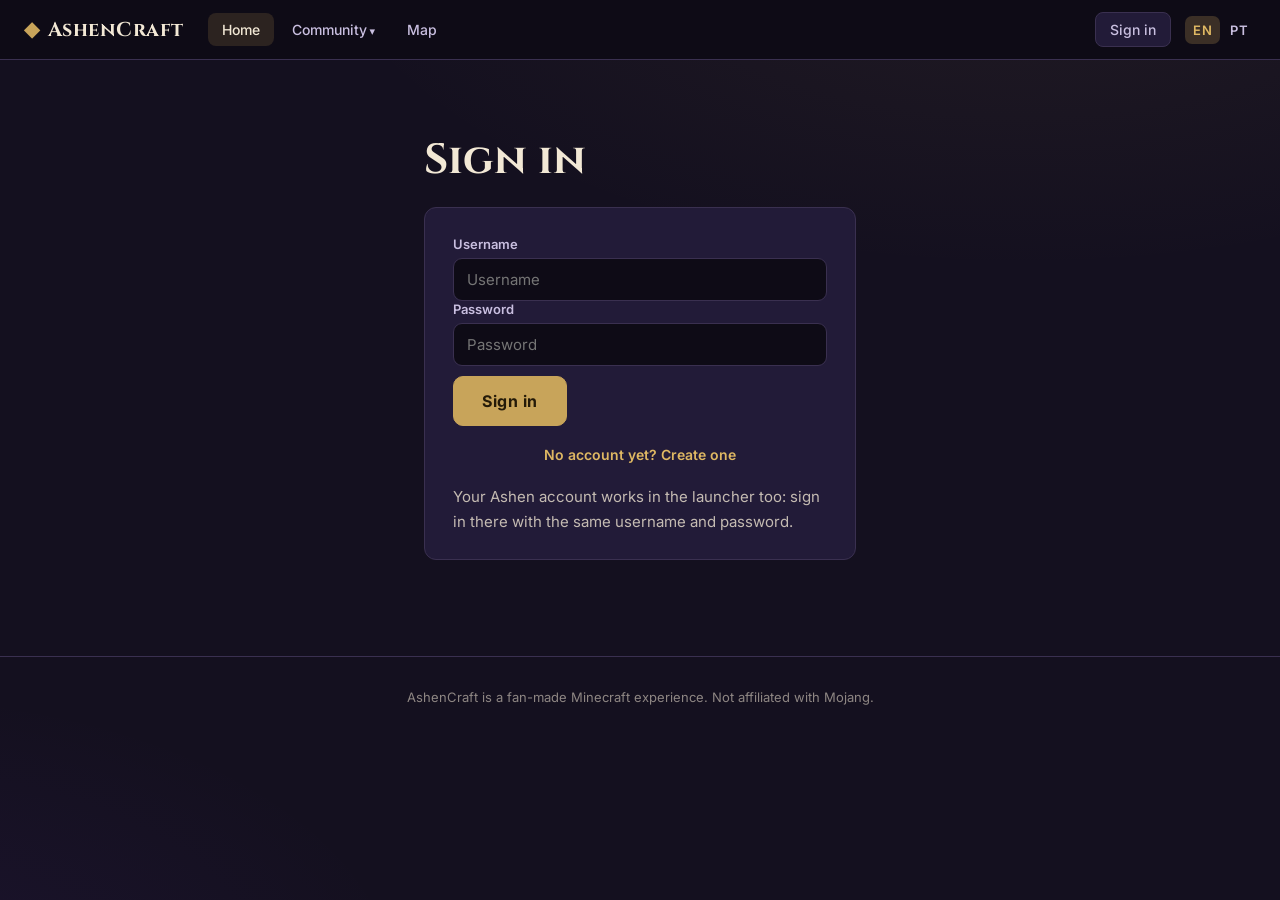
==== account.html @ fb956fac "feat(site): AshenAccount sign-in/register, EN/PT switcher, extensionless URLs New /account page sign" ====
<!DOCTYPE html>
<html lang="en">
<head>
    <meta charset="UTF-8" />
    <meta name="viewport" content="width=device-width, initial-scale=1.0" />
    <title>Sign in - AshenCraft</title>
    <meta name="description" content="Sign in with your Ashen account, or create one. The same account signs into the AshenCraft launcher." />
    <link rel="preconnect" href="https://fonts.googleapis.com">
    <link rel="preconnect" href="https://fonts.gstatic.com" crossorigin>
    <link href="https://fonts.googleapis.com/css2?family=Cinzel:wght@600;700;800&family=Inter:wght@400;500;600;700&display=swap" rel="stylesheet">
    <link rel="stylesheet" href="theme.css?v=site-5" />
    <script src="site-config.js?v=config-1"></script>
    <script src="i18n.js?v=i18n-1"></script>
    <script src="site.js?v=site-5"></script>
</head>
<body data-i18n-page-title="account.title_signin">
    <nav id="site-nav"></nav>
    <main class="animate-fade-in">
        <section class="page-section account-section">
            <h1 id="account-title" data-i18n="account.signin_title">Sign in</h1>

            <!-- Signed-in profile -->
            <div id="account-profile" class="account-card" hidden>
                <p class="account-hello">
                    <span data-i18n="account.signed_in_as">Signed in as</span>
                    <strong id="account-username"></strong>
                </p>
                <p id="account-created" class="account-muted"></p>
                <div class="account-actions">
                    <button type="button" id="account-signout" class="btn btn-secondary" data-i18n="account.signout">Sign out</button>
                </div>
                <p class="account-note" data-i18n="account.need_help">Your Ashen account works in the launcher too: sign in there with the same username and password.</p>
            </div>

            <!-- Sign in / create account -->
            <div id="account-forms" class="account-card" hidden>
                <div id="error-message" class="account-error" hidden></div>
                <form id="login-form" autocomplete="on">
                    <div class="field">
                        <label for="username" data-i18n="account.username">Username</label>
                        <input type="text" id="username" name="username" autocomplete="username" required
                               data-i18n-placeholder="account.username" placeholder="Username" />
                    </div>
                    <div class="field">
                        <label for="password" data-i18n="account.password">Password</label>
                        <input type="password" id="password" name="password" autocomplete="current-password" required
                               data-i18n-placeholder="account.password" placeholder="Password" />
                    </div>
                    <button type="submit" id="submit-btn" class="btn btn-primary" data-i18n="account.signin_cta">Sign in</button>
                </form>
                <form id="register-form" autocomplete="on" hidden>
                    <div class="field">
                        <label for="reg-username" data-i18n="account.username">Username</label>
                        <input type="text" id="reg-username" name="username" autocomplete="username" required minlength="3" maxlength="32" pattern="[A-Za-z0-9_]+"
                               data-i18n-placeholder="account.username" placeholder="Username" />
                        <p class="field-hint" data-i18n="account.username_hint">3-32 characters, letters, numbers and underscore.</p>
                    </div>
                    <div class="field">
                        <label for="reg-password" data-i18n="account.password">Password</label>
                        <input type="password" id="reg-password" name="password" autocomplete="new-password" required minlength="8"
                               data-i18n-placeholder="account.password" placeholder="Password" />
                        <p class="field-hint" data-i18n="account.password_hint">At least 8 characters.</p>
                    </div>
                    <div class="field">
                        <label for="reg-password2" data-i18n="account.password_confirm">Confirm password</label>
                        <input type="password" id="reg-password2" name="password_confirm" autocomplete="new-password" required minlength="8"
                               data-i18n-placeholder="account.password_confirm" placeholder="Confirm password" />
                    </div>
                    <button type="submit" id="register-btn" class="btn btn-primary" data-i18n="account.register_cta">Create account</button>
                </form>
                <p class="account-switch">
                    <button type="button" id="mode-toggle" class="linklike"></button>
                </p>
                <p class="account-note" data-i18n="account.need_help">Your Ashen account works in the launcher too: sign in there with the same username and password.</p>
            </div>
        </section>
    </main>
    <footer data-i18n="footer">AshenCraft is a fan-made Minecraft experience. Not affiliated with Mojang.</footer>
    <script>
        (function () {
            'use strict';
            var auth = window.AshenSiteAuth;
            var i18n = window.AshenI18n;

            var profile = document.getElementById('account-profile');
            var forms = document.getElementById('account-forms');
            var loginForm = document.getElementById('login-form');
            var registerForm = document.getElementById('register-form');
            var modeToggle = document.getElementById('mode-toggle');
            var errorEl = document.getElementById('error-message');
            var title = document.getElementById('account-title');
            var registerMode = false;

            function refreshTitles() {
                document.body.setAttribute('data-i18n-page-title', registerMode ? 'account.title_register' : 'account.title_signin');
                title.setAttribute('data-i18n', registerMode ? 'account.register_title' : 'account.signin_title');
                modeToggle.setAttribute('data-i18n', registerMode ? 'account.switch_to_signin' : 'account.switch_to_register');
                i18n.apply(i18n.current());
            }

            function setMode(register) {
                registerMode = !!register;
                loginForm.hidden = registerMode;
                registerForm.hidden = !registerMode;
                refreshTitles();
            }

            function showError(message) {
                errorEl.textContent = message;
                errorEl.hidden = false;
            }

            function hideError() { errorEl.hidden = true; }

            function setBusy(button, busy) {
                button.disabled = busy;
                if (busy) {
                    button.dataset.label = button.textContent;
                    button.textContent = i18n.t('account.working');
                } else if (button.dataset.label) {
                    button.textContent = button.dataset.label;
                    delete button.dataset.label;
                }
            }

            function showProfile() {
                document.getElementById('account-username').textContent = auth.username() || '';
                var created = '';
                var raw = localStorage.getItem('ashen_site_created_at');
                if (raw) {
                    var d = new Date(raw);
                    if (!isNaN(d.getTime())) {
                        created = i18n.t('account.member_since', { date: d.toLocaleDateString(i18n.current() === 'pt' ? 'pt-PT' : 'en-GB') });
                    }
                }
                document.getElementById('account-created').textContent = created;
                profile.hidden = false;
                forms.hidden = true;
            }

            function showForms() {
                profile.hidden = true;
                forms.hidden = false;
            }

            function friendlyError(err) {
                var status = err && err.status;
                if (status === 503) return i18n.t('account.err_503');
                if (status === 401) return i18n.t('account.err_401');
                if (status === 409) return i18n.t('account.err_409');
                if (status === 429) return i18n.t('account.err_429');
                if (status === 400) return i18n.t('account.err_400');
                if (status) return String((err && err.detail) || ('HTTP ' + status));
                return i18n.t('account.err_connection');
            }

            loginForm.addEventListener('submit', async function (e) {
                e.preventDefault();
                hideError();
                var username = document.getElementById('username').value.trim();
                var password = document.getElementById('password').value;
                if (!username || !password) { showError(i18n.t('account.err_required')); return; }
                var btn = document.getElementById('submit-btn');
                setBusy(btn, true);
                try {
                    var data = await auth.login(username, password);
                    if (data && data.account && data.account.created_at) {
                        try { localStorage.setItem('ashen_site_created_at', data.account.created_at); } catch (err) {}
                    }
                    location.reload();
                } catch (err) {
                    setBusy(btn, false);
                    showError(friendlyError(err));
                }
            });

            registerForm.addEventListener('submit', async function (e) {
                e.preventDefault();
                hideError();
                var username = document.getElementById('reg-username').value.trim();
                var password = document.getElementById('reg-password').value;
                var confirm = document.getElementById('reg-password2').value;
                if (!username || !password) { showError(i18n.t('account.err_required')); return; }
                if (password !== confirm) { showError(i18n.t('account.err_mismatch')); return; }
                var btn = document.getElementById('register-btn');
                setBusy(btn, true);
                try {
                    await auth.register(username, password);
                    // Registered == signed in: mint the session right away so the
                    // account is usable in the launcher without a second form.
                    await auth.login(username, password);
                    location.reload();
                } catch (err) {
                    setBusy(btn, false);
                    showError(friendlyError(err));
                }
            });

            modeToggle.addEventListener('click', function () { setMode(!registerMode); });
            document.getElementById('account-signout').addEventListener('click', function () {
                auth.logout().finally(function () { showForms(); });
            });

            document.addEventListener('ashen:lang', function () {
                // Re-format the member-since line with the active locale.
                if (!profile.hidden) showProfile();
            });

            setMode(false);
            if (auth.isAuthenticated()) showProfile(); else showForms();
        })();
    </script>
</body>
</html>
---- theme.css ----
/* AshenCraft website - violet-night palette (AshenCraft design system:
   AshenCraft/docs/AshenCraft_Design.md). The site wears the game's night
   mood: violet-charcoal ground, gilt gold accents, arcane-violet chrome. */
:root {
  --canvas: #14101F;
  --panel: #221B38;
  --panel-strong: #0E0B16;
  --hairline: #3A3050;
  --cream: #F2E8D5;
  --parchment: #C9BFE0;
  --gold: #C8A45A;
  --gold-text: #DFB863;
  --gold-hover: #D4B26A;
  --emerald: #2E2060;
  --emerald-hover: #3A2B75;
  --brass: #8243F2;
  --script: 'Cinzel', Georgia, serif;
  --body: 'Inter', 'Segoe UI', system-ui, sans-serif;
  --radius: 12px;
}

* { box-sizing: border-box; }
html { background: var(--canvas); }
body {
  margin: 0;
  background:
    radial-gradient(1200px 600px at 80% -10%, rgba(200, 164, 90, 0.08), transparent 60%),
    radial-gradient(900px 500px at -10% 110%, rgba(130, 67, 242, 0.07), transparent 60%),
    var(--canvas);
  color: var(--cream);
  font-family: var(--body);
  min-height: 100vh;
}

h1, h2, h3, .btn, .brand { font-family: var(--script); }

/* nav - injected by site.js into #site-nav */
#site-nav {
  position: sticky; top: 0; z-index: 50;
  display: flex; align-items: center; gap: 4px;
  padding: 0 24px; height: 60px;
  background: var(--panel-strong); border-bottom: 1px solid var(--hairline);
}
#site-nav .brand {
  color: var(--cream); text-decoration: none; font-weight: 700; font-size: 20px;
  margin-right: 20px; letter-spacing: 0.5px;
}
#site-nav .brand::before { content: "\25C6"; color: var(--gold); margin-right: 8px; }
#site-nav a:not(.brand) {
  color: var(--parchment); text-decoration: none; font-size: 14px; font-weight: 500;
  padding: 8px 14px; border-radius: 8px;
}
#site-nav a:not(.brand):hover, #site-nav a.active { background: rgba(200, 164, 90, 0.16); color: var(--cream); }

/* Community dropdown (button injected by site.js) */
.nav-dropdown { position: relative; }
.nav-dropbtn {
  background: none; border: 0; cursor: pointer;
  color: var(--parchment); font-family: var(--body); font-size: 14px; font-weight: 500;
  padding: 8px 14px; border-radius: 8px;
}
.nav-dropbtn::after { content: " \25BE"; font-size: 11px; }
.nav-dropdown:hover .nav-dropbtn,
.nav-dropbtn:focus-visible { background: rgba(200, 164, 90, 0.16); color: var(--cream); outline: none; }
.nav-dropdown-content {
  display: none; position: absolute; top: 100%; left: 0; min-width: 160px;
  background: var(--panel-strong); border: 1px solid var(--hairline); border-radius: 10px;
  padding: 6px; box-shadow: 0 10px 26px rgba(0, 0, 0, 0.45); z-index: 60;
}
.nav-dropdown:hover .nav-dropdown-content,
.nav-dropdown:focus-within .nav-dropdown-content { display: block; }
.nav-dropdown-content a {
  display: block; padding: 9px 12px; border-radius: 7px;
  color: var(--parchment); text-decoration: none; font-size: 14px; font-weight: 500;
}
.nav-dropdown-content a:hover { background: rgba(200, 164, 90, 0.16); color: var(--cream); }

/* Top-right block: login info (Sign in link or Signed in as <user>) + the
   EN/PT switcher, always pushed to the far edge of the nav. */
.nav-spacer { flex: 1; }
#site-nav .nav-account {
  display: inline-flex; align-items: center; gap: 10px;
  color: var(--parchment); font-size: 13px;
}
#site-nav .nav-account-label strong { color: var(--gold-text); font-weight: 600; }
#site-nav .nav-auth-link {
  color: var(--gold-text); text-decoration: none; font-size: 14px; font-weight: 600;
  padding: 8px 14px; border-radius: 8px; border: 1px solid var(--hairline);
  background: var(--panel);
}
#site-nav .nav-auth-link:hover { background: rgba(200, 164, 90, 0.16); color: var(--cream); }
.nav-auth-btn {
  background: none; border: 1px solid var(--hairline); cursor: pointer;
  color: var(--parchment); font-family: var(--body); font-size: 13px;
  padding: 6px 12px; border-radius: 8px;
}
.nav-auth-btn:hover { background: rgba(200, 164, 90, 0.16); color: var(--cream); }
.nav-lang { display: inline-flex; align-items: center; gap: 2px; margin-left: 10px; }
.nav-lang-btn {
  background: none; border: 0; cursor: pointer; padding: 6px 8px; border-radius: 7px;
  color: var(--parchment); font-family: var(--body); font-size: 13px; font-weight: 600;
  letter-spacing: 0.5px;
}
.nav-lang-btn:hover { background: rgba(200, 164, 90, 0.16); color: var(--cream); }
.nav-lang-btn.lang-active { background: rgba(200, 164, 90, 0.24); color: var(--gold-text); }

/* Community subpages share one centered content column */
.page-section { max-width: 720px; margin: 0 auto; padding: 72px 24px 96px; }
.page-section h1 { font-size: clamp(30px, 6vw, 42px); margin: 0 0 18px; }
.page-section p { color: rgba(242, 232, 213, 0.78); line-height: 1.7; font-size: 15px; }
.page-section .btn { margin-top: 10px; }

main { max-width: 1080px; margin: 0 auto; padding: 0 24px; }

/* Full-viewport scroll sections; the intro is section one. Future
   sections append as <section id="..." class="home-section">. */
.home-section {
  min-height: calc(100vh - 60px);   /* 60px = sticky nav height */
  display: flex; flex-direction: column;
  align-items: center; justify-content: center;
  text-align: center; padding: 48px 0 56px;
}
section[id] { scroll-margin-top: 70px; }
.home-section h1 { font-size: clamp(36px, 10vw, 56px); margin: 0 0 12px; letter-spacing: 2px; }
.home-section .tagline { font-size: 20px; color: var(--parchment); margin: 0 0 28px; }
.home-section .sub { color: rgba(242, 232, 213, 0.72); max-width: 560px; margin: 0 auto 32px; }
.cta-row {
  display: flex; flex-wrap: wrap; gap: 14px;
  align-items: center; justify-content: center;
  margin: 0 0 28px;
}

.btn {
  display: inline-flex; align-items: center; gap: 8px; justify-content: center;
  padding: 14px 28px; border-radius: 10px; cursor: pointer;
  text-decoration: none; font-weight: 700; font-size: 16px; letter-spacing: 0.5px;
  border: 1px solid transparent; transition: filter 0.15s;
  font-family: var(--body);
}
.btn-primary { background: var(--gold); color: #241A08; border-color: var(--gold); }
.btn-primary:hover { background: var(--gold-hover); animation: torch-flicker 1.8s ease-in-out infinite; }
.btn-primary:disabled { opacity: 0.6; cursor: wait; animation: none; }
.btn-secondary { background: transparent; color: var(--gold); border-color: var(--gold); }
.btn-secondary:hover { background: rgba(200, 164, 90, 0.16); }
.btn-secondary:disabled { opacity: 0.6; cursor: wait; }

.chip {
  display: inline-flex; align-items: center; gap: 8px;
  padding: 8px 16px; border-radius: 999px;
  border: 1px solid var(--hairline); background: var(--panel);
  font-size: 13px; color: var(--parchment);
}
.chip .dot { width: 8px; height: 8px; border-radius: 50%; background: var(--brass); animation: pulse-dot 2s ease-in-out infinite; }

/* Account page (sign in / create account / signed-in profile) */
.account-section { max-width: 480px; }
.account-card {
  background: var(--panel); border: 1px solid var(--hairline); border-radius: var(--radius);
  padding: 28px 28px 24px; margin-top: 8px;
  display: flex; flex-direction: column; gap: 16px;
}
.account-card[hidden] { display: none; }
.account-card .field { display: flex; flex-direction: column; gap: 6px; }
.account-card label { font-size: 13px; font-weight: 600; color: var(--parchment); }
.account-card input {
  background: var(--panel-strong); color: var(--cream);
  border: 1px solid var(--hairline); border-radius: 9px;
  padding: 11px 13px; font-size: 15px; font-family: var(--body);
}
.account-card input:focus { outline: none; border-color: var(--gold); box-shadow: 0 0 0 3px rgba(200, 164, 90, 0.18); }
.field-hint { margin: 0; font-size: 12px; color: rgba(242, 232, 213, 0.55); }
.account-error {
  background: rgba(220, 38, 38, 0.14); border: 1px solid rgba(220, 38, 38, 0.45);
  color: #F1A9A9; padding: 10px 13px; border-radius: 9px; font-size: 13.5px;
}
.account-switch { margin: 0; text-align: center; }
.linklike {
  background: none; border: 0; cursor: pointer; padding: 4px;
  color: var(--gold-text); font-size: 14px; font-family: var(--body); font-weight: 600;
}
.linklike:hover { text-decoration: underline; }
.account-hello { margin: 0; font-size: 15px; }
.account-hello strong { color: var(--gold-text); }
.account-muted { margin: 0; font-size: 13px; color: rgba(242, 232, 213, 0.6); }
.account-actions { display: flex; gap: 10px; }
.account-note { margin: 0; font-size: 12.5px; color: rgba(242, 232, 213, 0.55); line-height: 1.55; }

footer {
  text-align: center; padding: 32px; color: rgba(242, 232, 213, 0.55);
  font-size: 13px; border-top: 1px solid var(--hairline);
}

@keyframes fadeIn { from { opacity: 0; transform: translateY(10px); } to { opacity: 1; transform: translateY(0); } }
.animate-fade-in { animation: fadeIn 0.4s ease-out; }
@keyframes torch-flicker {
  0%, 100% { box-shadow: 0 0 0 0 rgba(223, 184, 99, 0); }
  50% { box-shadow: 0 0 14px 2px rgba(223, 184, 99, 0.35); }
}
@keyframes pulse-dot { 0%, 100% { opacity: 1; } 50% { opacity: 0.3; } }
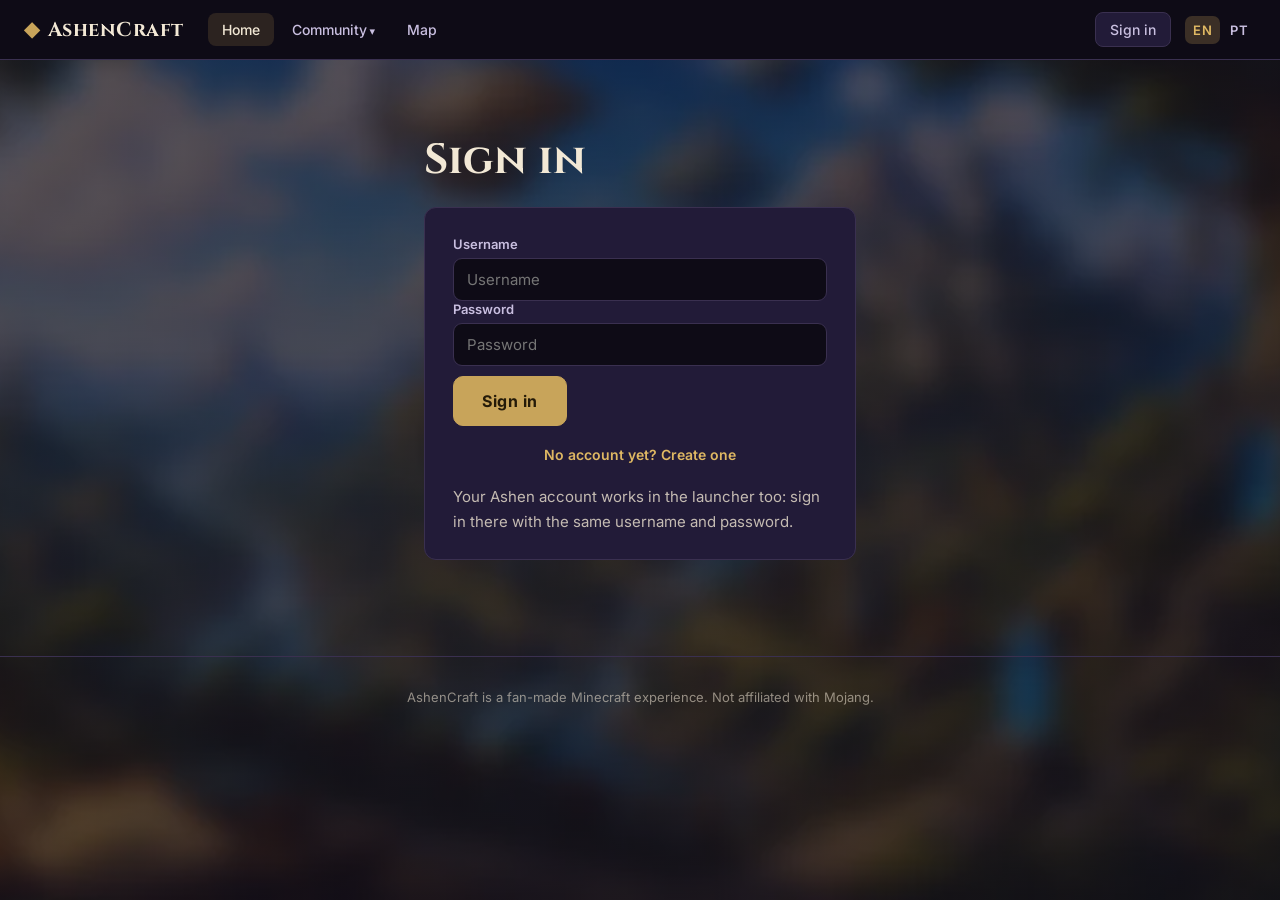
==== commit 1d149e1f: "feat(site): world-art backdrop and adventurer wording The blurry Ashen valley art (19 KB WebP conver" ====
--- a/account.html
+++ b/account.html
@@ -8,10 +8,10 @@
     <link rel="preconnect" href="https://fonts.googleapis.com">
     <link rel="preconnect" href="https://fonts.gstatic.com" crossorigin>
     <link href="https://fonts.googleapis.com/css2?family=Cinzel:wght@600;700;800&family=Inter:wght@400;500;600;700&display=swap" rel="stylesheet">
-    <link rel="stylesheet" href="theme.css?v=site-5" />
+    <link rel="stylesheet" href="theme.css?v=site-8" />
     <script src="site-config.js?v=config-1"></script>
-    <script src="i18n.js?v=i18n-1"></script>
-    <script src="site.js?v=site-5"></script>
+    <script src="i18n.js?v=i18n-2"></script>
+    <script src="site.js?v=site-7"></script>
 </head>
 <body data-i18n-page-title="account.title_signin">
     <nav id="site-nav"></nav>
@@ -19,17 +19,33 @@
         <section class="page-section account-section">
             <h1 id="account-title" data-i18n="account.signin_title">Sign in</h1>
 
-            <!-- Signed-in profile -->
-            <div id="account-profile" class="account-card" hidden>
-                <p class="account-hello">
-                    <span data-i18n="account.signed_in_as">Signed in as</span>
-                    <strong id="account-username"></strong>
-                </p>
-                <p id="account-created" class="account-muted"></p>
-                <div class="account-actions">
-                    <button type="button" id="account-signout" class="btn btn-secondary" data-i18n="account.signout">Sign out</button>
+            <!-- Signed-in profile + player portal -->
+            <div id="account-profile" hidden>
+                <div class="account-card">
+                    <p class="account-hello">
+                        <span data-i18n="account.signed_in_as">Signed in as</span>
+                        <strong id="account-username"></strong>
+                    </p>
+                    <p id="account-created" class="account-muted"></p>
+                    <div class="account-actions">
+                        <button type="button" id="account-signout" class="btn btn-secondary" data-i18n="account.signout">Sign out</button>
+                    </div>
+                    <p class="account-note" data-i18n="account.need_help">Your Ashen account works in the launcher too: sign in there with the same username and password.</p>
                 </div>
-                <p class="account-note" data-i18n="account.need_help">Your Ashen account works in the launcher too: sign in there with the same username and password.</p>
+
+                <div id="portal-identity" class="portal-card">
+                    <h2 data-i18n="portal.identity_title">Minecraft identity</h2>
+                    <div id="portal-identity-body">
+                        <p class="portal-muted" data-i18n="portal.identity_none">No Minecraft identity is linked to this account yet. Open the launcher and sign in to link one.</p>
+                    </div>
+                </div>
+
+                <div id="portal-characters" class="portal-card">
+                    <h2 data-i18n="portal.characters_title">Characters</h2>
+                    <div id="portal-characters-body">
+                        <p class="portal-muted" data-i18n="portal.characters_error">Characters are unavailable right now.</p>
+                    </div>
+                </div>
             </div>
 
             <!-- Sign in / create account -->
@@ -123,6 +139,96 @@
                 }
             }
 
+            function fmtDate(iso) {
+                if (!iso) return '';
+                var d = new Date(iso);
+                if (isNaN(d.getTime())) return '';
+                return d.toLocaleDateString(i18n.current() === 'pt' ? 'pt-PT' : 'en-GB');
+            }
+
+            function weaponLabel(slug) {
+                if (!slug) return i18n.t('weapon.fists');
+                var key = 'weapon.' + String(slug).toLowerCase();
+                var translated = i18n.t(key);
+                if (translated !== key) return translated;
+                return String(slug).charAt(0).toUpperCase() + String(slug).slice(1);
+            }
+
+            function weaponsLine(primary, offhand) {
+                if (primary && offhand) {
+                    return i18n.t('portal.weapons', { primary: weaponLabel(primary), offhand: weaponLabel(offhand) });
+                }
+                if (primary) return i18n.t('portal.weapon_only', { primary: weaponLabel(primary) });
+                return weaponLabel('fists');
+            }
+
+            // ── Portal: identity + characters (signed in only) ────────
+            async function renderIdentity() {
+                var body = document.getElementById('portal-identity-body');
+                if (!body) return;
+                try {
+                    var data = await auth.api('/api/identities');
+                    var list = (data && data.identities) || [];
+                    if (!list.length) {
+                        body.innerHTML = '<p class="portal-muted">' + escapeHtml(i18n.t('portal.identity_none')) + '</p>';
+                        return;
+                    }
+                    var first = list[0];
+                    // Avatar img built by the shared site.js helper (the
+                    // repo's asset guard scans inline HTML attrs; this keeps
+                    // the dynamic src out of its regex).
+                    var html = '<div class="portal-identity">' +
+                        window.AshenSite.avatarImg(first.minecraft_uuid, 40) +
+                        '<div><div class="portal-identity-name">' + escapeHtml(first.minecraft_username) + '</div>';
+                    var linkedAt = fmtDate(first.created_at);
+                    if (linkedAt) {
+                        html += '<div class="portal-identity-meta">' + escapeHtml(i18n.t('portal.identity_linked_at', { date: linkedAt })) + '</div>';
+                    }
+                    html += '</div></div>';
+                    body.innerHTML = html;
+                } catch (err) {
+                    if (err && err.status === 401) { showForms(); return; }
+                    body.innerHTML = '<p class="portal-muted">' + escapeHtml(i18n.t('portal.identity_none')) + '</p>';
+                }
+            }
+
+            async function renderCharacters() {
+                var body = document.getElementById('portal-characters-body');
+                if (!body) return;
+                try {
+                    var data = await auth.api('/api/craft/characters');
+                    var chars = (data && data.characters) || [];
+                    if (!chars.length) {
+                        body.innerHTML = '<p class="portal-muted">' + escapeHtml(i18n.t('portal.characters_empty')) + '</p>';
+                        return;
+                    }
+                    var activeId = data.active_character_id;
+                    var items = chars.map(function (c) {
+                        var li = '<li' + (c.id === activeId ? ' class="portal-active"' : '') + '>';
+                        li += '<span class="portal-char-name">' + escapeHtml(c.name) + '</span>';
+                        li += '<span class="portal-char-level">' + escapeHtml(i18n.t('portal.level', { level: c.level })) + '</span>';
+                        if (c.id === activeId) li += '<span class="portal-char-tag">' + escapeHtml(i18n.t('portal.active')) + '</span>';
+                        li += '<span class="portal-char-meta">' + escapeHtml(weaponsLine(c.primary_weapon, c.offhand_weapon)) + '</span>';
+                        var played = c.last_login_at ? fmtDate(c.last_login_at) : '';
+                        li += '<span class="portal-char-meta">' + escapeHtml(
+                            played ? i18n.t('portal.last_played', { date: played }) : i18n.t('portal.never_played')
+                        ) + '</span>';
+                        li += '</li>';
+                        return li;
+                    }).join('');
+                    body.innerHTML = '<ul class="portal-characters">' + items + '</ul>';
+                } catch (err) {
+                    if (err && err.status === 401) { showForms(); return; }
+                    body.innerHTML = '<p class="portal-muted">' + escapeHtml(i18n.t('portal.characters_error')) + '</p>';
+                }
+            }
+
+            function escapeHtml(value) {
+                return String(value).replace(/[&<>"']/g, function (c) {
+                    return { '&': '&amp;', '<': '&lt;', '>': '&gt;', '"': '&quot;', "'": '&#39;' }[c];
+                });
+            }
+
             function showProfile() {
                 document.getElementById('account-username').textContent = auth.username() || '';
                 var created = '';
@@ -136,6 +242,8 @@
                 document.getElementById('account-created').textContent = created;
                 profile.hidden = false;
                 forms.hidden = true;
+                renderIdentity();
+                renderCharacters();
             }
 
             function showForms() {
--- a/theme.css
+++ b/theme.css
@@ -23,13 +23,29 @@
 html { background: var(--canvas); }
 body {
   margin: 0;
+  /* Fixed world-art backdrop (blurry Ashen valley) under the mood gradients;
+     a translucent canvas wash keeps text contrast at AA. Fixed attachment
+     so the art sits still while the page scrolls. */
   background:
+    linear-gradient(rgba(20, 16, 31, 0.72), rgba(20, 16, 31, 0.72)),
+    url('assets/ashen_background_light_blur.webp') center / cover no-repeat fixed,
     radial-gradient(1200px 600px at 80% -10%, rgba(200, 164, 90, 0.08), transparent 60%),
     radial-gradient(900px 500px at -10% 110%, rgba(130, 67, 242, 0.07), transparent 60%),
     var(--canvas);
   color: var(--cream);
   font-family: var(--body);
   min-height: 100vh;
+}
+
+/* iOS Safari ignores background-attachment: fixed; give those clients the
+   gradients-only night canvas so the art never half-renders mid-scroll. */
+@supports (-webkit-touch-callout: none) {
+  body {
+    background:
+      radial-gradient(1200px 600px at 80% -10%, rgba(200, 164, 90, 0.08), transparent 60%),
+      radial-gradient(900px 500px at -10% 110%, rgba(130, 67, 242, 0.07), transparent 60%),
+      var(--canvas);
+  }
 }
 
 h1, h2, h3, .btn, .brand { font-family: var(--script); }
@@ -95,6 +111,35 @@
   padding: 6px 12px; border-radius: 8px;
 }
 .nav-auth-btn:hover { background: rgba(200, 164, 90, 0.16); color: var(--cream); }
+/* Signed-in account chip: skin-head avatar + name, opens the account
+   dropdown (same hover/focus pattern as the Community dropdown). */
+.nav-account-btn {
+  display: inline-flex; align-items: center; gap: 8px;
+  background: none; border: 0; cursor: pointer;
+  color: var(--parchment); font-family: var(--body); font-size: 14px; font-weight: 600;
+  padding: 6px 12px 6px 8px; border-radius: 10px;
+}
+.nav-account-btn:hover, .nav-account-btn:focus-visible {
+  background: rgba(200, 164, 90, 0.16); color: var(--cream); outline: none;
+}
+.nav-account-btn .nav-avatar {
+  width: 24px; height: 24px; border-radius: 6px;
+  border: 1px solid var(--hairline); background: var(--panel);
+  image-rendering: pixelated; flex: none;
+}
+.nav-account-menu {
+  right: 0; left: auto !important; min-width: 170px;
+}
+.nav-account-menu a,
+.nav-account-menu button {
+  display: block; width: 100%; text-align: left;
+  padding: 9px 12px; border-radius: 7px; border: 0; background: none; cursor: pointer;
+  color: var(--parchment); text-decoration: none; font-size: 14px; font-weight: 500;
+  font-family: var(--body);
+}
+.nav-account-menu a:hover,
+.nav-account-menu button:hover { background: rgba(200, 164, 90, 0.16); color: var(--cream); }
+
 .nav-lang { display: inline-flex; align-items: center; gap: 2px; margin-left: 10px; }
 .nav-lang-btn {
   background: none; border: 0; cursor: pointer; padding: 6px 8px; border-radius: 7px;
@@ -185,6 +230,35 @@
 .account-actions { display: flex; gap: 10px; }
 .account-note { margin: 0; font-size: 12.5px; color: rgba(242, 232, 213, 0.55); line-height: 1.55; }
 
+/* Player portal (identity + characters cards on the account page) */
+.portal-card {
+  background: var(--panel); border: 1px solid var(--hairline); border-radius: var(--radius);
+  padding: 22px 24px; margin-top: 18px;
+}
+.portal-card h2 {
+  margin: 0 0 14px; font-size: 18px; color: var(--gold-text);
+  font-family: var(--script); letter-spacing: 0.5px;
+}
+.portal-identity { display: flex; align-items: center; gap: 14px; }
+.portal-identity .nav-avatar { width: 40px; height: 40px; border-radius: 8px; }
+.portal-identity-name { font-weight: 600; color: var(--cream); }
+.portal-identity-meta { font-size: 12.5px; color: rgba(242, 232, 213, 0.6); }
+.portal-muted { margin: 0; font-size: 13.5px; color: rgba(242, 232, 213, 0.6); line-height: 1.6; }
+.portal-characters { list-style: none; margin: 0; padding: 0; display: flex; flex-direction: column; gap: 10px; }
+.portal-characters li {
+  display: flex; flex-wrap: wrap; align-items: baseline; gap: 6px 12px;
+  padding: 10px 14px; border: 1px solid var(--hairline); border-radius: 9px;
+  background: var(--panel-strong);
+}
+.portal-characters li.portal-active { border-color: rgba(200, 164, 90, 0.55); }
+.portal-char-name { font-weight: 700; color: var(--cream); font-size: 15px; }
+.portal-char-level { font-size: 13px; color: var(--gold-text); font-weight: 600; }
+.portal-char-tag {
+  font-size: 11px; font-weight: 700; letter-spacing: 0.5px; text-transform: uppercase;
+  color: #241A08; background: var(--gold); border-radius: 6px; padding: 2px 8px;
+}
+.portal-char-meta { font-size: 12.5px; color: rgba(242, 232, 213, 0.6); }
+
 footer {
   text-align: center; padding: 32px; color: rgba(242, 232, 213, 0.55);
   font-size: 13px; border-top: 1px solid var(--hairline);
